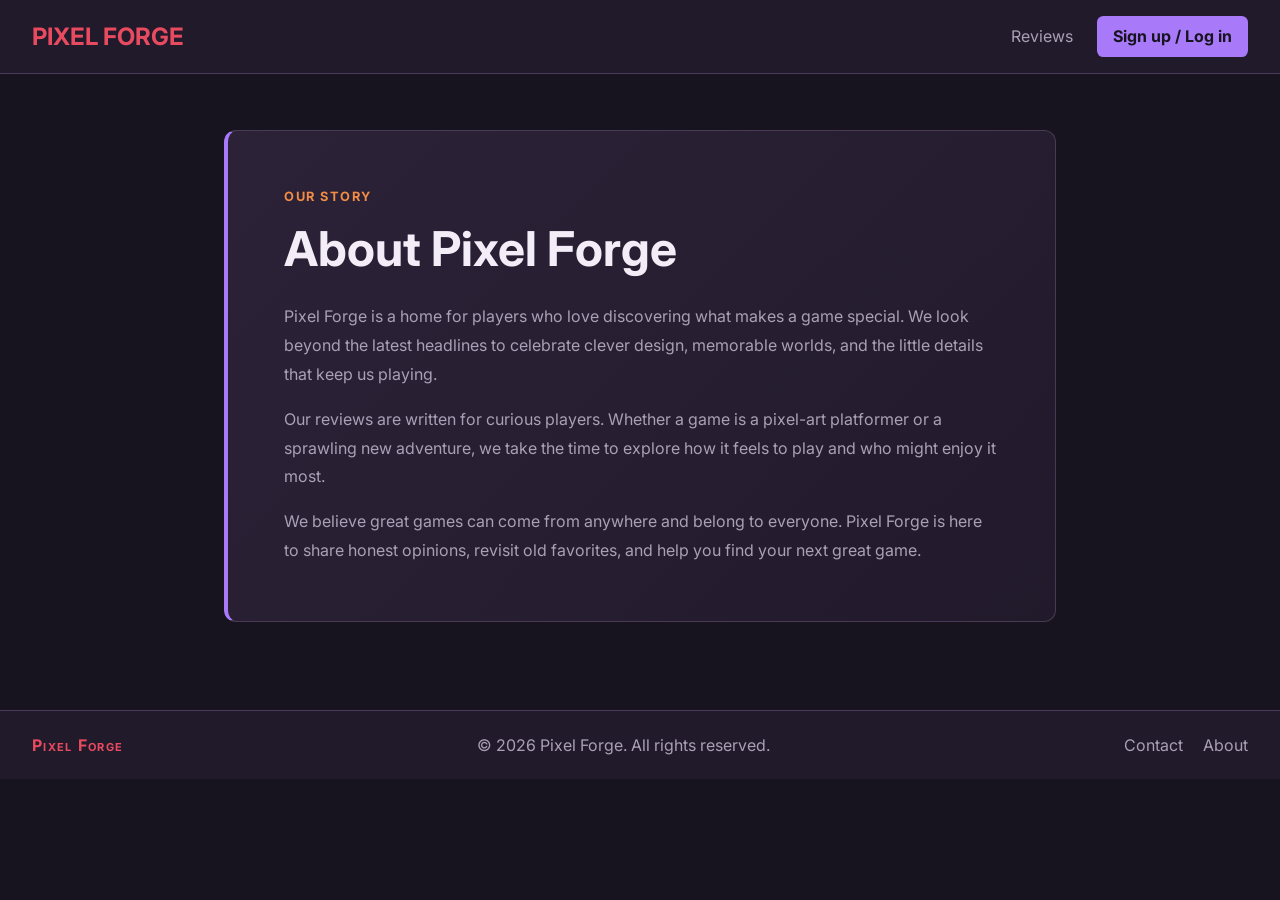
==== about.html @ 400ab68e "add initial index and about page, stylesheet, and claude.md file" ====
<!DOCTYPE html>
<html lang="en">
<head>
    <meta charset="UTF-8">
    <meta name="viewport" content="width=device-width, initial-scale=1.0">
    <title>About | Pixel Forge</title>
    <link rel="stylesheet" href="style.css">
</head>
<body>
    <header>
        <h1><a href="index.html">Pixel Forge</a></h1>
        <nav aria-label="Main navigation">
            <a href="#">Reviews</a>
            <a href="#">Sign up / Log in</a>
        </nav>
    </header>
    <main class="about-main">
        <article class="about-article">
            <p class="about-eyebrow">OUR STORY</p>
            <h2>About Pixel Forge</h2>
            <p>Pixel Forge is a home for players who love discovering what makes a game special. We look beyond the latest headlines to celebrate clever design, memorable worlds, and the little details that keep us playing.</p>
            <p>Our reviews are written for curious players. Whether a game is a pixel-art platformer or a sprawling new adventure, we take the time to explore how it feels to play and who might enjoy it most.</p>
            <p>We believe great games can come from anywhere and belong to everyone. Pixel Forge is here to share honest opinions, revisit old favorites, and help you find your next great game.</p>
        </article>
    </main>
    <footer>
        <h2><a href="index.html">Pixel Forge</a></h2>
        <p>&copy; 2026 Pixel Forge. All rights reserved.</p>
        <nav aria-label="Footer navigation">
            <a href="#">Contact</a>
            <a href="about.html" aria-current="page">About</a>
        </nav>
    </footer>
</body>
</html>
---- style.css ----
@import url('https://fonts.googleapis.com/css2?family=Inter:ital,opsz,wght@0,14..32,100..900;1,14..32,100..900&display=swap');

:root {
    --color-bg: #17131f;
    --color-surface: #211a2b;
    --color-surface-raised: #2c2238;
    --color-primary: #e84a5f;
    --color-secondary: #f28c45;
    --color-accent: #a879f9;
    --color-success: #63c7a5;
    --color-warning: #f4b942;
    --color-danger: #f25f5c;
    --color-text: #f2edf7;
    --color-text-muted: #aaa0b5;
    --color-border: #493b55;
}

* {
    margin: 0;
    padding: 0;
}
a {
    color: inherit;
}
body {
    font-family: Inter, sans-serif;
    background-color: var(--color-bg);
    color: var(--color-text);
}

header {
    display: flex;
    align-items: center;
    justify-content: space-between;
    gap: 1.5rem;
    padding: 1rem 2rem;
    background-color: var(--color-surface);
    border-bottom: 1px solid var(--color-border);
}

header h1 {
    color: var(--color-primary);
    font-size: 1.5rem;
    text-transform: uppercase;
}

header h1 a,
footer h2 a {
    color: inherit;
    text-decoration: none;
}

header nav {
    display: flex;
    align-items: center;
    gap: 1.5rem;
}

header nav a:first-child {
    color: var(--color-text-muted);
    text-decoration: none;
}

header nav a:first-child:hover {
    color: var(--color-secondary);
}

header nav a:last-child {
    padding: 0.65rem 1rem;
    border-radius: 0.4rem;
    background-color: var(--color-accent);
    color: var(--color-bg);
    font-weight: 700;
    text-decoration: none;
}

header nav a:last-child:hover {
    background-color: var(--color-primary);
    color: var(--color-text);
}

header nav a:focus-visible {
    outline: 2px solid var(--color-secondary);
    outline-offset: 3px;
}

main {
    width: min(100% - 2rem, 72rem);
    margin: 0 auto;
    padding: 2rem 0 4rem;
}

.about-main {
    max-width: 52rem;
    min-height: 60vh;
    display: flex;
    align-items: center;
}

.about-article {
    width: 100%;
    padding: clamp(1.5rem, 5vw, 3.5rem);
    border: 1px solid var(--color-border);
    border-left: 4px solid var(--color-accent);
    border-radius: 0.75rem;
    background: linear-gradient(135deg, var(--color-surface-raised), var(--color-surface));
}

.about-article .about-eyebrow {
    margin-bottom: 0.75rem;
    color: var(--color-secondary);
    font-size: 0.8rem;
    font-weight: 700;
    letter-spacing: 0.12em;
}

.about-article h2 {
    margin-bottom: 1.5rem;
    color: var(--color-text);
    font-size: clamp(2rem, 5vw, 3rem);
}

.about-article p:not(.about-eyebrow) {
    margin-top: 1rem;
    color: var(--color-text-muted);
    line-height: 1.8;
}

main > section:first-of-type {
    padding: clamp(2rem, 7vw, 5rem);
    border: 1px solid var(--color-border);
    border-radius: 0.75rem;
    background: linear-gradient(135deg, var(--color-surface-raised), var(--color-surface));
}

main > section:first-of-type p:first-child {
    margin-bottom: 1rem;
    color: var(--color-secondary);
    font-size: 0.8rem;
    font-weight: 700;
    letter-spacing: 0.12em;
}

main > section:first-of-type h2 {
    margin-bottom: 1rem;
    color: var(--color-text);
    font-size: clamp(2rem, 5vw, 3.5rem);
}

main > section:first-of-type p:nth-of-type(2) {
    max-width: 38rem;
    margin-bottom: 1.75rem;
    color: var(--color-text-muted);
    line-height: 1.7;
}

main > section:first-of-type a {
    display: inline-block;
    padding: 0.8rem 1.1rem;
    border-radius: 0.4rem;
    background-color: var(--color-primary);
    color: var(--color-text);
    font-weight: 700;
    text-decoration: none;
}

main > section:first-of-type a:hover {
    background-color: var(--color-secondary);
    color: var(--color-bg);
}

main > section:last-of-type {
    display: grid;
    grid-template-columns: minmax(0, 1fr) minmax(0, 1fr);
    gap: 2rem;
    margin-top: 2rem;
}

main > section:last-of-type > section {
    min-width: 0;
    padding: 1.5rem;
    border: 1px solid var(--color-border);
    border-radius: 0.75rem;
    background-color: var(--color-surface);
}

main > section:last-of-type h2 {
    margin-bottom: 1.25rem;
    color: var(--color-accent);
    font-size: 1.4rem;
}

main article {
    padding: 1rem 0;
    border-top: 1px solid var(--color-border);
}

main article h3 {
    margin-bottom: 0.5rem;
    color: var(--color-secondary);
}

main article p {
    color: var(--color-text-muted);
    line-height: 1.6;
}

main article p:last-child {
    margin-top: 0.75rem;
    color: var(--color-text);
}

main article strong,
main ol strong {
    color: var(--color-success);
}

main ol {
    list-style: none;
    counter-reset: game-rank;
}

main ol li {
    display: grid;
    grid-template-columns: 2rem minmax(0, 1fr) auto;
    align-items: center;
    gap: 0.65rem;
    padding: 0.7rem 0;
    border-top: 1px solid var(--color-border);
    color: var(--color-text-muted);
    line-height: 1.4;
    counter-increment: game-rank;
}

main ol li::before {
    content: counter(game-rank, decimal-leading-zero);
    color: var(--color-secondary);
    font-size: 0.8rem;
    font-weight: 700;
}

main ol strong {
    white-space: nowrap;
}

a:focus-visible {
    outline: 2px solid var(--color-secondary);
    outline-offset: 3px;
}

footer {
    display: flex;
    align-items: center;
    justify-content: space-between;
    gap: 1rem 2rem;
    padding: 1.5rem 2rem;
    border-top: 1px solid var(--color-border);
    background-color: var(--color-surface);
    color: var(--color-text-muted);
}

footer h2 {
    color: var(--color-primary);
    font-size: 1rem;
    font-variant: small-caps;
    letter-spacing: 0.08em;
}

footer nav {
    display: flex;
    gap: 1.25rem;
}

footer nav a {
    color: var(--color-text-muted);
    text-decoration: none;
}

footer nav a:hover {
    color: var(--color-secondary);
}

@media (max-width: 480px) {
    header {
        padding: 1rem;
    }

    header nav {
        gap: 0.75rem;
    }

    header nav a:last-child {
        padding: 0.55rem 0.7rem;
    }

    main {
        padding-top: 1rem;
    }

    main > section:last-of-type {
        grid-template-columns: 1fr;
        gap: 1rem;
        margin-top: 1rem;
    }

    main > section:last-of-type > section {
        padding: 1rem;
    }

    footer {
        flex-direction: column;
        align-items: flex-start;
        padding: 1.25rem 1rem;
    }
}
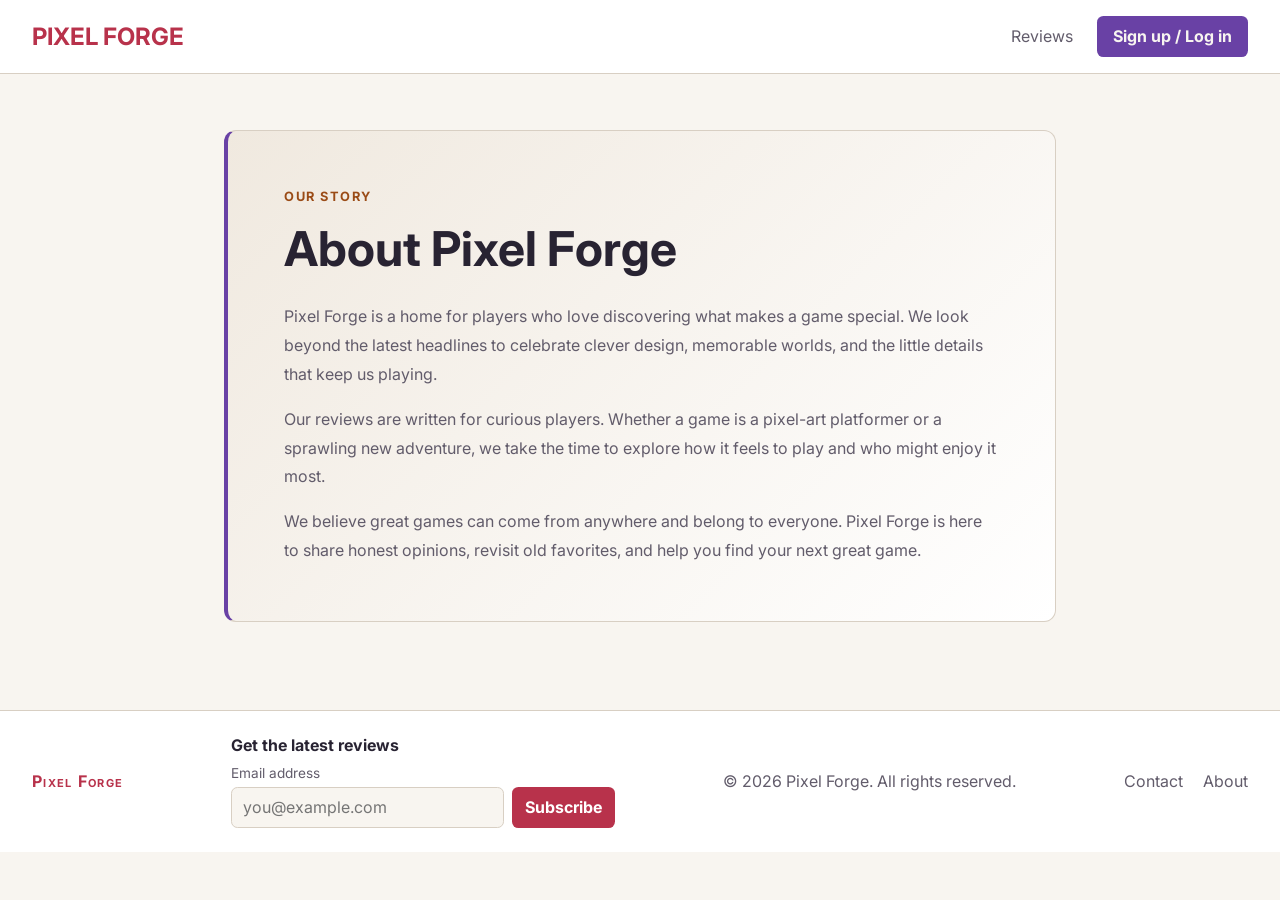
==== commit cd07da94: "add newsletter form" ====
--- a/about.html
+++ b/about.html
@@ -25,6 +25,16 @@
     </main>
     <footer>
         <h2><a href="index.html">Pixel Forge</a></h2>
+        <section class="newsletter-signup" aria-labelledby="newsletter-title">
+            <h3 id="newsletter-title">Get the latest reviews</h3>
+            <form>
+                <label for="newsletter-email">Email address</label>
+                <div class="newsletter-fields">
+                    <input id="newsletter-email" name="email" type="email" autocomplete="email" placeholder="you@example.com">
+                    <button type="submit">Subscribe</button>
+                </div>
+            </form>
+        </section>
         <p>&copy; 2026 Pixel Forge. All rights reserved.</p>
         <nav aria-label="Footer navigation">
             <a href="#">Contact</a>
--- a/style.css
+++ b/style.css
@@ -1,18 +1,18 @@
 @import url('https://fonts.googleapis.com/css2?family=Inter:ital,opsz,wght@0,14..32,100..900;1,14..32,100..900&display=swap');
 
 :root {
-    --color-bg: #17131f;
-    --color-surface: #211a2b;
-    --color-surface-raised: #2c2238;
-    --color-primary: #e84a5f;
-    --color-secondary: #f28c45;
-    --color-accent: #a879f9;
-    --color-success: #63c7a5;
-    --color-warning: #f4b942;
-    --color-danger: #f25f5c;
-    --color-text: #f2edf7;
-    --color-text-muted: #aaa0b5;
-    --color-border: #493b55;
+    --color-bg: #f8f5f0;
+    --color-surface: #ffffff;
+    --color-surface-raised: #f0e9df;
+    --color-primary: #b8324b;
+    --color-secondary: #9a4b16;
+    --color-accent: #6941a5;
+    --color-success: #237451;
+    --color-warning: #8a5a00;
+    --color-danger: #b4232f;
+    --color-text: #282332;
+    --color-text-muted: #625c6b;
+    --color-border: #d8cfc3;
 }
 
 * {
@@ -76,7 +76,7 @@
 
 header nav a:last-child:hover {
     background-color: var(--color-primary);
-    color: var(--color-text);
+    color: var(--color-surface);
 }
 
 header nav a:focus-visible {
@@ -159,7 +159,7 @@
     padding: 0.8rem 1.1rem;
     border-radius: 0.4rem;
     background-color: var(--color-primary);
-    color: var(--color-text);
+    color: var(--color-surface);
     font-weight: 700;
     text-decoration: none;
 }
@@ -259,6 +259,54 @@
     color: var(--color-text-muted);
 }
 
+.newsletter-signup {
+    flex: 0 1 24rem;
+}
+
+.newsletter-signup h3 {
+    margin-bottom: 0.65rem;
+    color: var(--color-text);
+    font-size: 1rem;
+}
+
+.newsletter-signup form > label {
+    display: block;
+    margin-bottom: 0.35rem;
+    color: var(--color-text-muted);
+    font-size: 0.85rem;
+}
+
+.newsletter-fields {
+    display: flex;
+    gap: 0.5rem;
+}
+
+.newsletter-fields input {
+    flex: 1;
+    min-width: 0;
+    padding: 0.6rem 0.7rem;
+    border: 1px solid var(--color-border);
+    border-radius: 0.4rem;
+    background-color: var(--color-bg);
+    color: var(--color-text);
+    font: inherit;
+}
+
+.newsletter-fields button {
+    padding: 0.6rem 0.8rem;
+    border: 0;
+    border-radius: 0.4rem;
+    background-color: var(--color-primary);
+    color: var(--color-surface);
+    font: inherit;
+    font-weight: 700;
+    cursor: pointer;
+}
+
+.newsletter-fields button:hover {
+    background-color: var(--color-secondary);
+}
+
 footer h2 {
     color: var(--color-primary);
     font-size: 1rem;
@@ -312,4 +360,9 @@
         align-items: flex-start;
         padding: 1.25rem 1rem;
     }
+
+    .newsletter-signup {
+        width: 100%;
+        flex-basis: auto;
+    }
 }
